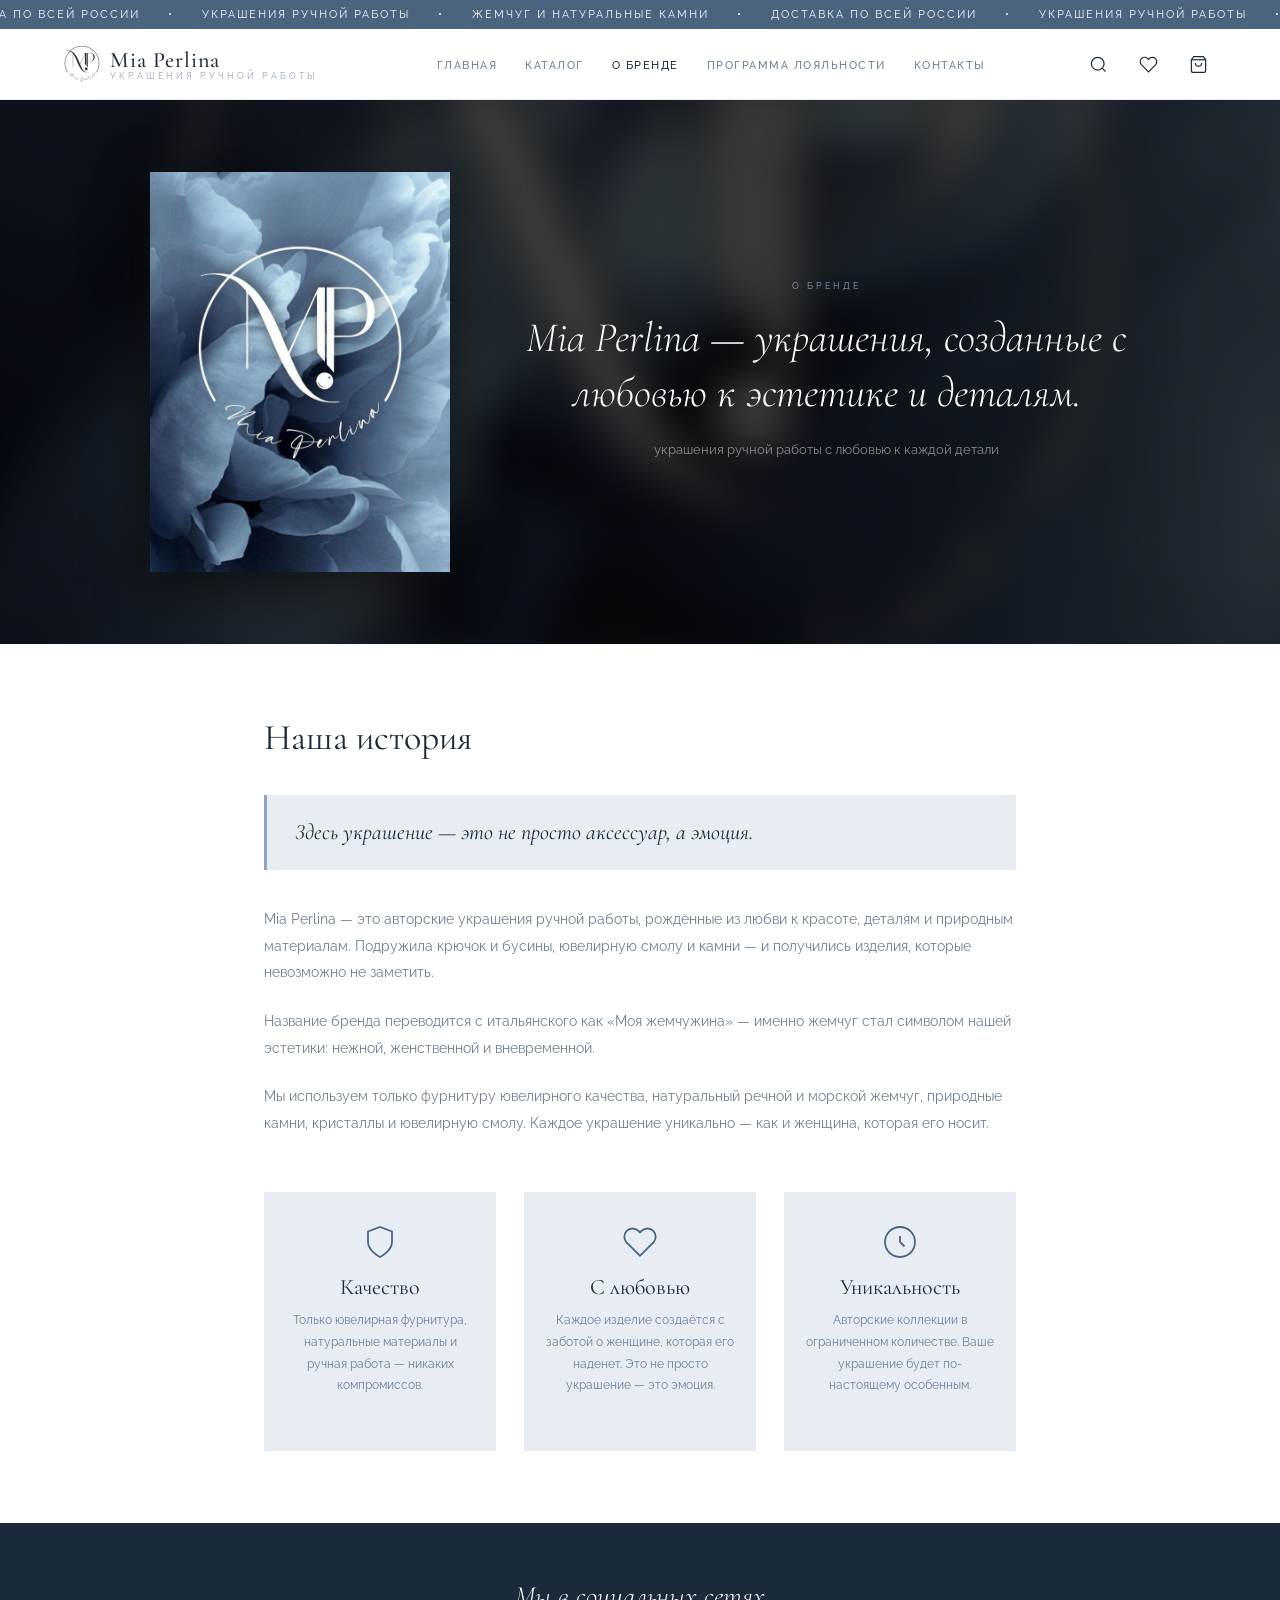
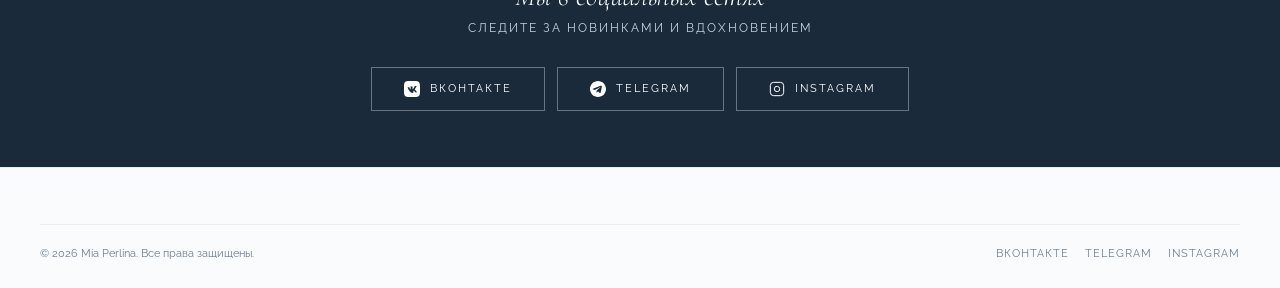
==== about.html @ 37ecced1 "Add files via upload" ====
<!DOCTYPE html>
<html lang="ru">
<head>
<meta charset="UTF-8"><meta name="viewport" content="width=device-width, initial-scale=1.0">
<title>О бренде — Mia Perlina</title>
<link rel="preconnect" href="https://fonts.googleapis.com">
<link href="https://fonts.googleapis.com/css2?family=Cormorant+Garamond:ital,wght@0,300;0,400;0,500;1,300;1,400&family=Raleway:wght@300;400;500;600&display=swap" rel="stylesheet">
<link rel="stylesheet" href="css/style.css">
<style>
.brand-hero{position:relative;overflow:hidden;background:#0e1824}
.brand-hero-bg{position:absolute;inset:0;background:url('[data-uri]') center/cover no-repeat;filter:blur(20px) brightness(0.25);transform:scale(1.08);z-index:0}
.brand-hero-inner{position:relative;z-index:1;max-width:1100px;margin:0 auto;padding:72px 60px;display:grid;grid-template-columns:300px 1fr;gap:72px;align-items:center}
.brand-hero-img img{width:100%;aspect-ratio:3/4;object-fit:cover;display:block;box-shadow:0 12px 48px rgba(0,0,0,0.5)}
.brand-hero-text{text-align:center}
.brand-hero-tag{font-size:9px;letter-spacing:3px;text-transform:uppercase;color:#8fa3bd;margin-bottom:20px}
.brand-hero-title{font-family:'Cormorant Garamond',serif;font-size:42px;font-weight:300;color:#fff;line-height:1.3;margin-bottom:18px;font-style:italic}
.brand-hero-sub{font-size:13px;line-height:1.9;color:rgba(255,255,255,0.5)}
.about-content{max-width:800px;margin:0 auto;padding:72px 24px}
.about-content h2{font-family:'Cormorant Garamond',serif;font-size:36px;font-weight:400;color:var(--navy);margin-bottom:20px}
.about-content p{font-size:14px;line-height:1.9;color:var(--muted);margin-bottom:22px}
.quote-block{border-left:3px solid var(--ch);padding:20px 28px;margin:36px 0;background:var(--ch-pale)}
.quote-block p{font-family:'Cormorant Garamond',serif;font-size:22px;font-weight:400;font-style:italic;color:var(--navy);line-height:1.6;margin:0}
.values{display:grid;grid-template-columns:repeat(3,1fr);gap:28px;margin-top:56px}
.val{text-align:center;padding:32px 20px;background:var(--ch-pale)}
.val svg{margin:0 auto 14px;display:block;color:var(--ch-dark)}
.val h3{font-family:'Cormorant Garamond',serif;font-size:22px;font-weight:400;color:var(--navy);margin-bottom:10px}
.val p{font-size:12px;line-height:1.8;color:var(--muted)}
.socials-section{text-align:center;padding:56px 24px;background:var(--navy)}
.socials-section h3{font-family:'Cormorant Garamond',serif;font-size:28px;font-weight:300;color:#fff;margin-bottom:8px;font-style:italic}
.socials-section p{font-size:12px;letter-spacing:2px;text-transform:uppercase;color:var(--ch-light);margin-bottom:32px}
.soc-btns{display:flex;gap:16px;justify-content:center;flex-wrap:wrap}
.soc-btn{display:inline-flex;align-items:center;gap:10px;padding:13px 32px;border:1px solid rgba(255,255,255,0.35);color:#fff;font-size:11px;letter-spacing:2px;text-transform:uppercase;text-decoration:none;transition:all .3s;font-family:'Raleway',sans-serif}
.soc-btn:hover{background:rgba(255,255,255,0.1)}
@media(max-width:768px){
  .brand-hero-bg{display:none}
  .brand-hero-inner{grid-template-columns:1fr;padding:0;gap:0;background:#0e1824}
  .brand-hero-img img{width:100%;aspect-ratio:4/3;max-height:none;box-shadow:none}
  .brand-hero-text{padding:28px 20px 36px;background:#0e1824}
  .brand-hero-title{font-size:22px;line-height:1.4}
  .brand-hero-sub{font-size:12px}
  .about-content{padding:40px 20px}
  .values{grid-template-columns:1fr}
}
</style>
</head>
<body>

<div class="ticker"><div class="tick-wrap" id="tickWrap">
  <span class="tick-item">Доставка по всей России</span><span class="tick-sep">•</span>
  <span class="tick-item">Украшения ручной работы</span><span class="tick-sep">•</span>
  <span class="tick-item">Жемчуг и натуральные камни</span><span class="tick-sep">•</span>
  <span class="tick-item">Доставка по всей России</span><span class="tick-sep">•</span>
  <span class="tick-item">Украшения ручной работы</span><span class="tick-sep">•</span>
  <span class="tick-item">Жемчуг и натуральные камни</span><span class="tick-sep">•</span>
</div></div>

<header style="position:sticky;top:0;z-index:100;background:#fff;border-bottom:1px solid var(--ch-pale)">
  <div class="hdr">
    <a href="index.html" class="logo-wrap" style="text-decoration:none">
      <img src="[data-uri]" alt="Mia Perlina" class="logo-img">
      <div><div class="logo-txt">Mia Perlina</div><div class="logo-sub">украшения ручной работы</div></div>
    </a>
    <nav>
      <a href="index.html">Главная</a>
      <a href="catalog.html">Каталог</a>
      <a href="about.html" class="on">О бренде</a>
      <a href="#">Программа лояльности</a>
      <a href="contact.html">Контакты</a>
    </nav>
    <div class="hdr-icons">
      <div class="ico"><svg width="19" height="19" fill="none" stroke="currentColor" stroke-width="1.5" viewBox="0 0 24 24"><circle cx="11" cy="11" r="8"/><path d="m21 21-4.35-4.35"/></svg></div>
      <div class="ico"><svg width="19" height="19" fill="none" stroke="currentColor" stroke-width="1.5" viewBox="0 0 24 24"><path d="M20.84 4.61a5.5 5.5 0 0 0-7.78 0L12 5.67l-1.06-1.06a5.5 5.5 0 0 0-7.78 7.78l1.06 1.06L12 21.23l7.78-7.78 1.06-1.06a5.5 5.5 0 0 0 0-7.78z"/></svg></div>
      <a href="cart.html" class="ico" style="position:relative"><svg width="19" height="19" fill="none" stroke="currentColor" stroke-width="1.5" viewBox="0 0 24 24"><path d="M6 2L3 6v14a2 2 0 0 0 2 2h14a2 2 0 0 0 2-2V6l-3-4z"/><line x1="3" y1="6" x2="21" y2="6"/><path d="M16 10a4 4 0 0 1-8 0"/></svg><div class="badge" style="display:none">0</div></a>
      <button class="burger" id="burger" onclick="toggleMenu()" aria-label="Меню"><span></span><span></span><span></span></button>
    </div>
  </div>
  <div class="mobile-menu" id="mobileMenu">
    <a href="index.html">Главная</a>
    <a href="catalog.html">Каталог</a>
    <a href="about.html" class="on">О бренде</a>
    <a href="#">Программа лояльности</a>
    <a href="contact.html">Контакты</a>
  </div>
</header>

<div class="brand-hero">
  <div class="brand-hero-bg"></div>
  <div class="brand-hero-inner">
    <div class="brand-hero-img">
      <img src="[data-uri]" alt="Mia Perlina">
    </div>
    <div class="brand-hero-text">
      <div class="brand-hero-tag">О бренде</div>
      <div class="brand-hero-title">Mia Perlina — украшения, созданные с любовью к эстетике и деталям.</div>
      <div class="brand-hero-sub">украшения ручной работы с любовью к каждой детали</div>
    </div>
  </div>
</div>

<div class="about-content">
  <h2>Наша история</h2>
  <div class="quote-block"><p>Здесь украшение — это не просто аксессуар, а эмоция.</p></div>
  <p>Mia Perlina — это авторские украшения ручной работы, рождённые из любви к красоте, деталям и природным материалам. Подружила крючок и бусины, ювелирную смолу и камни — и получились изделия, которые невозможно не заметить.</p>
  <p>Название бренда переводится с итальянского как «Моя жемчужина» — именно жемчуг стал символом нашей эстетики: нежной, женственной и вневременной.</p>
  <p>Мы используем только фурнитуру ювелирного качества, натуральный речной и морской жемчуг, природные камни, кристаллы и ювелирную смолу. Каждое украшение уникально — как и женщина, которая его носит.</p>
  <div class="values">
    <div class="val">
      <svg width="36" height="36" fill="none" stroke="currentColor" stroke-width="1.2" viewBox="0 0 24 24"><path d="M12 22s8-4 8-10V5l-8-3-8 3v7c0 6 8 10 8 10z"/></svg>
      <h3>Качество</h3>
      <p>Только ювелирная фурнитура, натуральные материалы и ручная работа — никаких компромиссов.</p>
    </div>
    <div class="val">
      <svg width="36" height="36" fill="none" stroke="currentColor" stroke-width="1.2" viewBox="0 0 24 24"><path d="M20.84 4.61a5.5 5.5 0 0 0-7.78 0L12 5.67l-1.06-1.06a5.5 5.5 0 0 0-7.78 7.78l1.06 1.06L12 21.23l7.78-7.78 1.06-1.06a5.5 5.5 0 0 0 0-7.78z"/></svg>
      <h3>С любовью</h3>
      <p>Каждое изделие создаётся с заботой о женщине, которая его наденет. Это не просто украшение — это эмоция.</p>
    </div>
    <div class="val">
      <svg width="36" height="36" fill="none" stroke="currentColor" stroke-width="1.2" viewBox="0 0 24 24"><circle cx="12" cy="12" r="10"/><path d="M12 8v4l3 3"/></svg>
      <h3>Уникальность</h3>
      <p>Авторские коллекции в ограниченном количестве. Ваше украшение будет по-настоящему особенным.</p>
    </div>
  </div>
</div>

<div class="socials-section">
  <h3>Мы в социальных сетях</h3>
  <p>Следите за новинками и вдохновением</p>
  <div style="display:flex;gap:12px;justify-content:center;flex-wrap:wrap;align-items:center;">
    <a href="https://vk.com/miaperlina" target="_blank" class="soc-btn">
      <svg width="16" height="16" viewBox="0 0 24 24" fill="currentColor"><path d="M15.684 0H8.316C1.592 0 0 1.592 0 8.316v7.368C0 22.408 1.592 24 8.316 24h7.368C22.408 24 24 22.408 24 15.684V8.316C24 1.592 22.408 0 15.684 0zm3.692 17.123h-1.744c-.66 0-.862-.525-2.049-1.714-1.033-1.01-1.49-.848-1.49.322v1.56c0 .373-.12.596-1.11.596-1.64 0-3.463-1-4.752-2.855C6.33 12.64 5.58 10.14 5.58 9.856c0-.246.094-.475.35-.475h1.743c.26 0 .358.12.459.4.508 1.47 1.359 2.755 1.71 2.755.132 0 .192-.06.192-.389V9.49c-.04-.7-.41-.758-.41-.758-.17-.023-.043-.33.126-.33h2.745c.23 0 .31.12.31.38v3.24c0 .228.1.307.162.307.132 0 .243-.079.486-.322 1.5-1.68 2.572-4.27 2.572-4.27.08-.174.26-.336.52-.336h1.743c.527 0 .641.271.527.635-.225.895-2.405 4.14-2.405 4.14-.19.31-.26.446 0 .793.187.258.797.792 1.207 1.273.747.855 1.32 1.573 1.473 2.069.16.486-.088.734-.575.734z"/></svg>
      ВКонтакте
    </a>
    <a href="https://t.me/miaperlina" target="_blank" class="soc-btn">
      <svg width="16" height="16" viewBox="0 0 24 24" fill="currentColor"><path d="M12 0C5.373 0 0 5.373 0 12s5.373 12 12 12 12-5.373 12-12S18.627 0 12 0zm5.894 8.221l-1.97 9.28c-.145.658-.537.818-1.084.508l-3-2.21-1.447 1.394c-.16.16-.295.295-.605.295l.213-3.053 5.56-5.023c.242-.213-.054-.333-.373-.12L7.19 13.4l-2.965-.924c-.643-.204-.657-.643.136-.953l11.57-4.461c.537-.194 1.006.131.963.159z"/></svg>
      Telegram
    </a>
    <a href="https://instagram.com/miaperlinajewelry" target="_blank" class="soc-btn">
      <svg width="16" height="16" viewBox="0 0 24 24" fill="none" stroke="currentColor" stroke-width="1.5"><rect x="2" y="2" width="20" height="20" rx="5"/><path d="M16 11.37A4 4 0 1 1 12.63 8 4 4 0 0 1 16 11.37z"/><line x1="17.5" y1="6.5" x2="17.51" y2="6.5"/></svg>
      Instagram
    </a>
  </div>
</div>
<footer><div class="ft-in">
  <div class="ft-bot" style="border-top:1px solid var(--ch-pale);padding-top:22px">
    <div class="ft-copy">© 2026 Mia Perlina. Все права защищены.</div>
    <div class="socials"><a href="https://vk.com/miaperlina" target="_blank" class="soc">ВКонтакте</a><a href="https://t.me/miaperlina" target="_blank" class="soc">Telegram</a><a href="https://instagram.com/miaperlinajewelry" target="_blank" class="soc">Instagram</a></div>
  </div>
</div></footer>

<script src="js/cart.js"></script>
<script>
function toggleMenu(){
  document.getElementById('burger').classList.toggle('open');
  document.getElementById('mobileMenu').classList.toggle('open');
}
document.addEventListener('click',function(e){
  const b=document.getElementById('burger'),m=document.getElementById('mobileMenu');
  if(b&&m&&!b.contains(e.target)&&!m.contains(e.target)){b.classList.remove('open');m.classList.remove('open');}
});
</script>
<script>
(function(){
  var wrap = document.getElementById('tickWrap');
  if(!wrap) return;
  wrap.innerHTML += wrap.innerHTML;
  var fullW = wrap.scrollWidth / 2;
  var speed = window.innerWidth < 769 ? 60 : 60;
  var pos = 0, last = null;
  function step(ts){
    if(last) pos += (ts - last) / 1000 * speed;
    last = ts;
    if(pos >= fullW) pos -= fullW;
    wrap.style.transform = 'translateX(-' + pos + 'px)';
    requestAnimationFrame(step);
  }
  requestAnimationFrame(step);
})();
</script>
</body></html>
---- css/style.css ----
*{margin:0;padding:0;box-sizing:border-box}
:root{
  --ch:#8fa3bd;
  --ch-light:#c5d3e0;
  --ch-pale:#e8edf3;
  --ch-dark:#4a6480;
  --navy:#1a2a3a;
  --white:#fff;
  --off:#fafbfc;
  --text:#1a2a3a;
  --muted:#6b7f92;
}
body{font-family:'Raleway',sans-serif;color:var(--text);background:var(--white);font-size:14px;overflow-x:hidden}
a{text-decoration:none;color:inherit}

/* TICKER */
.ticker{background:var(--ch-dark);color:#fff;padding:8px 0;overflow:hidden;font-size:11px;letter-spacing:2px;text-transform:uppercase}
.tick-wrap{display:flex;white-space:nowrap;will-change:transform}
.tick-item{padding:0 28px}



/* HEADER */
header{background:#fff;border-bottom:1px solid var(--ch-pale);position:sticky;top:0;z-index:100}
.hdr{max-width:1200px;margin:0 auto;padding:0 24px;display:flex;align-items:center;justify-content:space-between;height:70px}
.logo-wrap{display:flex;align-items:center;gap:10px;text-decoration:none;cursor:pointer}
.logo-wrap:hover .logo-txt{color:var(--ch-dark)}
.logo-wrap:hover .logo-sub{color:var(--ch)}
.logo-txt{font-family:'Cormorant Garamond',serif;font-size:22px;font-weight:500;letter-spacing:1px;color:var(--navy)}
.logo-sub{font-size:9px;letter-spacing:3px;text-transform:uppercase;color:var(--ch);margin-top:-2px}
nav a{font-size:11px;letter-spacing:1.5px;text-transform:uppercase;color:var(--muted);transition:color .2s;font-weight:500;margin-left:24px}
nav a:hover,nav a.on{color:var(--navy)}
.hdr-icons{display:flex;gap:14px}
.ico{width:36px;height:36px;display:flex;align-items:center;justify-content:center;cursor:pointer;color:var(--navy);position:relative;background:none;border:none}
.badge{position:absolute;top:4px;right:4px;width:14px;height:14px;background:var(--ch-dark);color:#fff;border-radius:50%;font-size:8px;display:flex;align-items:center;justify-content:center}

/* HERO */
.hero{position:relative;height:580px;overflow:hidden}
@media(min-width:1400px){.hero{height:650px}}
.slides{display:flex;transition:transform .7s ease;height:100%;width:300%}
.slide{width:33.333%;height:100%;position:relative;overflow:hidden}
.slide img{width:100%;height:100%;object-fit:cover}
.slide-overlay{position:absolute;inset:0;background:linear-gradient(to right,rgba(26,42,58,.6) 0%,rgba(26,42,58,.15) 60%,transparent 100%)}
.slide-content{position:absolute;top:50%;left:60px;transform:translateY(-50%);color:#fff;max-width:380px}
.slide-label{font-size:10px;letter-spacing:3px;text-transform:uppercase;color:rgba(255,255,255,.7);margin-bottom:12px}
.slide-title{font-family:'Cormorant Garamond',serif;font-size:52px;font-weight:300;line-height:1.1;margin-bottom:22px}
.slide-title em{font-style:italic;font-weight:400}
.slide-btn{display:inline-block;padding:11px 30px;border:1px solid rgba(255,255,255,.6);color:#fff;font-size:10px;letter-spacing:2px;text-transform:uppercase;transition:all .3s;background:transparent}
.slide-btn:hover{background:rgba(255,255,255,.15)}
.hero-arr{position:absolute;top:50%;transform:translateY(-50%);width:42px;height:42px;background:rgba(255,255,255,.18);border:1px solid rgba(255,255,255,.4);display:flex;align-items:center;justify-content:center;cursor:pointer;color:#fff;font-size:20px;transition:all .3s;z-index:10}
.hero-arr:hover{background:rgba(255,255,255,.32)}
.prev{left:20px}.next{right:20px}
.dots{position:absolute;bottom:22px;left:50%;transform:translateX(-50%);display:flex;gap:8px}
.dot{width:6px;height:6px;border-radius:50%;background:rgba(255,255,255,.4);cursor:pointer;transition:all .3s}
.dot.on{background:#fff;width:20px;border-radius:3px}

/* CATEGORIES */
.cats{border-bottom:1px solid var(--ch-pale);padding:0 24px;background:#fff}
.cats-inner{max-width:1200px;margin:0 auto;display:flex;overflow-x:auto;scrollbar-width:none}
.cats-inner::-webkit-scrollbar{display:none}
.cat{padding:15px 22px;font-size:11px;letter-spacing:2px;text-transform:uppercase;color:var(--muted);cursor:pointer;white-space:nowrap;border-bottom:2px solid transparent;transition:all .2s;font-weight:500}
.cat:hover{color:var(--ch-dark)}.cat.on{color:var(--ch-dark);border-bottom-color:var(--ch)}

/* SECTIONS */
.sec{max-width:1200px;margin:0 auto;padding:56px 24px}
.sec-hdr{display:flex;align-items:baseline;justify-content:space-between;margin-bottom:32px}
.sec-title{font-family:'Cormorant Garamond',serif;font-size:34px;font-weight:400;color:var(--navy)}
.sec-link{font-size:11px;letter-spacing:1.5px;text-transform:uppercase;color:var(--ch);border-bottom:1px solid var(--ch-light);padding-bottom:1px}

/* PRODUCT GRID */
.grid{display:grid;grid-template-columns:repeat(4,1fr);gap:20px}
.pcard{cursor:pointer}
.pimg{aspect-ratio:3/4;overflow:hidden;position:relative;margin-bottom:14px;background:var(--ch-pale);display:flex;align-items:center;justify-content:center}
.pimg img{width:100%;height:100%;object-fit:contain;transition:transform .5s ease;padding:12px}
.pcard:hover .pimg img{transform:scale(1.04)}
.pbadge{position:absolute;top:10px;left:10px;padding:4px 9px;font-size:9px;letter-spacing:1.5px;text-transform:uppercase;font-weight:600}
.bnew{background:var(--ch-dark);color:#fff}.bsale{background:#c47a7a;color:#fff}
.pwish{position:absolute;top:10px;right:10px;width:30px;height:30px;background:#fff;border-radius:50%;display:flex;align-items:center;justify-content:center;opacity:0;transition:opacity .2s;cursor:pointer}
.pcard:hover .pwish{opacity:1}
.ptype{font-size:10px;letter-spacing:1.5px;text-transform:uppercase;color:var(--muted);margin-bottom:6px}
.pname{font-family:'Cormorant Garamond',serif;font-size:17px;font-weight:400;color:var(--navy);margin-bottom:6px;line-height:1.3}
.pprice{font-size:14px;color:var(--ch-dark);font-weight:500}

/* BANNER */
.banner{background:var(--ch-pale);padding:80px 24px}
.ban-in{max-width:1200px;margin:0 auto;display:grid;grid-template-columns:1fr 1fr;gap:48px;align-items:center}
.ban-img{aspect-ratio:4/5;overflow:hidden}
.ban-img img{width:100%;height:100%;object-fit:cover}
.ban-tag{font-size:10px;letter-spacing:3px;text-transform:uppercase;color:var(--ch);margin-bottom:16px}
.ban-title{font-family:'Cormorant Garamond',serif;font-size:46px;font-weight:300;line-height:1.15;color:var(--navy);margin-bottom:20px}
.ban-title em{font-style:italic;color:var(--ch-dark)}
.ban-desc{font-size:13px;line-height:1.85;color:var(--muted);margin-bottom:32px;max-width:380px}
.btn-p{display:inline-block;padding:13px 36px;background:var(--ch-dark);color:#fff;font-size:10px;letter-spacing:2px;text-transform:uppercase;transition:background .3s;cursor:pointer}
.btn-p:hover{background:var(--navy)}
.btn-o{display:inline-block;padding:13px 36px;border:1px solid var(--ch);color:var(--ch-dark);font-size:10px;letter-spacing:2px;text-transform:uppercase;transition:all .3s;cursor:pointer;margin-left:14px}
.btn-o:hover{background:var(--ch-pale)}

/* ABOUT */
.about{background:var(--navy);padding:96px 24px;text-align:center}
.abt-in{max-width:680px;margin:0 auto}
.abt-tag{font-size:10px;letter-spacing:3px;text-transform:uppercase;color:var(--ch-light);margin-bottom:22px}
.abt-title{font-family:'Cormorant Garamond',serif;font-size:40px;font-weight:300;color:#fff;line-height:1.3;margin-bottom:20px;font-style:italic}
.abt-desc{font-size:13px;line-height:1.9;color:rgba(255,255,255,.5);margin-bottom:32px}
.btn-l{display:inline-block;padding:13px 36px;border:1px solid rgba(255,255,255,.35);color:#fff;font-size:10px;letter-spacing:2px;text-transform:uppercase;transition:all .3s;cursor:pointer}
.btn-l:hover{background:rgba(255,255,255,.1)}

/* FOOTER */
footer{background:var(--off);border-top:1px solid var(--ch-pale);padding:56px 24px 28px}
.ft-in{max-width:1200px;margin:0 auto}
.ft-top{display:grid;grid-template-columns:2fr 1fr 1fr 1fr;gap:44px;margin-bottom:44px}
.ft-brand-name{font-family:'Cormorant Garamond',serif;font-size:20px;font-weight:500;letter-spacing:1px;color:var(--navy);display:block;margin-bottom:6px}
.ft-brand-sub{font-size:9px;letter-spacing:3px;text-transform:uppercase;color:var(--ch);display:block;margin-bottom:14px}
.ft-brand p{font-size:12px;line-height:1.8;color:var(--muted);margin-bottom:18px;max-width:230px}
.sub-row{display:flex}
.sub-in{flex:1;padding:9px 12px;border:1px solid var(--ch-light);border-right:none;font-size:12px;font-family:'Raleway',sans-serif;outline:none;background:#fff}
.sub-in::placeholder{color:var(--ch-light)}
.sub-btn{padding:9px 18px;background:var(--ch-dark);color:#fff;font-size:10px;letter-spacing:1px;text-transform:uppercase;border:none;cursor:pointer;font-family:'Raleway',sans-serif}
.ft-col h4{font-size:10px;letter-spacing:2px;text-transform:uppercase;color:var(--navy);margin-bottom:18px;font-weight:600}
.ft-col ul{list-style:none}
.ft-col ul li{margin-bottom:9px}
.ft-col ul li a{font-size:12px;color:var(--muted);transition:color .2s}
.ft-col ul li a:hover{color:var(--ch-dark)}
.ft-bot{border-top:1px solid var(--ch-pale);padding-top:22px;display:flex;justify-content:space-between;align-items:center}
.ft-copy{font-size:11px;color:var(--muted)}
.socials{display:flex;gap:16px}
.soc{font-size:11px;letter-spacing:1px;text-transform:uppercase;color:var(--muted);transition:color .2s}
.soc:hover{color:var(--ch-dark)}

/* RESPONSIVE */
@media(max-width:768px){
  nav{display:none}
  .grid{grid-template-columns:repeat(2,1fr)}
  .ban-in{grid-template-columns:1fr}
  .ft-top{grid-template-columns:1fr 1fr}
  .slide-title{font-size:36px}
  .slide-content{left:24px}
  .hero{height:420px}
}

.logo-img{width:36px;height:36px;object-fit:contain;flex-shrink:0;display:block}
.slide img{object-fit:contain !important}

/* Hero bg+fg effect */
.slide{position:relative;overflow:hidden}
.slide-bg{
  position:absolute;inset:-4%;
  background-size:cover;background-position:center;
  filter:blur(5px) brightness(0.72);
  transform:scale(1.05);
  z-index:0;
}
.slide-overlay{
  position:absolute;inset:0;
  background:linear-gradient(to right, rgba(8,16,28,0.58) 0%, rgba(8,16,28,0.18) 45%, rgba(8,16,28,0.04) 100%);
  z-index:1;
}
.slide-content{position:absolute;top:50%;left:56px;transform:translateY(-50%);color:#fff;max-width:380px;z-index:3}
.slide-fg{
  position:absolute;
  top:50%;right:5%;
  transform:translateY(-50%);
  height:94%;
  width:50%;
  display:flex;align-items:center;justify-content:center;
  z-index:2;
}
.slide-fg img{
  max-height:100%;
  max-width:100%;
  width:auto;
  height:auto;
  object-fit:contain;
  filter:drop-shadow(0 6px 28px rgba(0,0,0,0.55));
}

/* Mobile burger menu */
.burger{display:none;flex-direction:column;gap:5px;cursor:pointer;padding:6px;background:none;border:none;z-index:200}
.burger span{display:block;width:22px;height:1.5px;background:var(--navy);transition:all .3s}
.burger.open span:nth-child(1){transform:translateY(6.5px) rotate(45deg)}
.burger.open span:nth-child(2){opacity:0}
.burger.open span:nth-child(3){transform:translateY(-6.5px) rotate(-45deg)}
.mobile-menu{display:none;background:#fff;border-bottom:1px solid var(--ch-pale);z-index:150;flex-direction:column;padding:0}
.mobile-menu.open{display:flex}
@media(min-width:901px){.mobile-menu{display:none !important}}
.mobile-menu a{padding:14px 24px;font-size:11px;letter-spacing:1.5px;text-transform:uppercase;color:var(--muted);border-bottom:1px solid var(--ch-pale);font-weight:500;font-family:'Raleway',sans-serif;text-decoration:none;transition:color .2s}
.mobile-menu a:hover,.mobile-menu a.on{color:var(--navy);background:var(--ch-pale)}
.mobile-menu a:last-child{border-bottom:none}
@media(max-width:900px){
  nav{display:none}
  .burger{display:flex}
  .logo-txt{font-size:18px}
}
@media(max-width:480px){
  .hdr{padding:0 16px}
  .logo-txt{font-size:16px}
  .logo-sub{font-size:8px}
}

@media(max-width:768px){
  .hero{height:560px}
  .slide-bg{filter:blur(4px) brightness(0.45)}
  .slide-overlay{background:linear-gradient(to top, rgba(8,16,28,0.97) 0%, rgba(8,16,28,0.85) 24%, rgba(8,16,28,0.05) 100%)}
  .slide-fg{top:0%;left:50%;right:auto;transform:translateX(-50%);height:74%;width:100%;z-index:4}
  .slide-fg img{max-width:100%;max-height:100%;filter:drop-shadow(0 4px 16px rgba(0,0,0,0.5))}
  .slide-content{top:auto;bottom:8px;left:0;right:0;transform:none;z-index:5;text-align:center;padding:0 16px;max-width:none}
  .slide-content-inner{background:none;padding:0;border-left:none;width:100%}
  .slide-title{font-size:22px;text-shadow:0 2px 10px rgba(0,0,0,0.9);margin-bottom:6px;line-height:1.2}
  .slide-label{font-size:9px;text-shadow:0 1px 6px rgba(0,0,0,0.9);margin-bottom:4px}
  .slide-btn{font-size:9px;padding:7px 18px;margin-top:5px;display:inline-block}
  .hero-arr{z-index:20 !important;width:34px;height:34px;font-size:16px;top:37%}
}

/* About v2 — light, photo left + text right */
.about-v2-wrap{display:grid;grid-template-columns:1fr 1fr;min-height:420px}
.about-v2-img{overflow:hidden;min-height:300px}
.about-v2-img img{width:100%;height:100%;object-fit:cover;display:block}
.about-v2-text{padding:64px 56px;display:flex;flex-direction:column;justify-content:center;background:#fff}
@media(max-width:768px){
  .about-v2-wrap{grid-template-columns:1fr}
  .about-v2-img{height:280px}
  .about-v2-text{padding:40px 24px}
  .about-v2-text div[style*="font-size:36px"]{font-size:26px !important}
}


/* Homepage about section mobile */
@media(max-width:768px){
  #about-home{
    grid-template-columns:1fr !important;
    padding:0 !important;
    gap:0 !important;
  }
  #about-home-img{
    width:88% !important;
    margin:0 auto !important;
    display:block !important;
    aspect-ratio:4/3 !important;
    box-shadow:none !important;
  }
  #about-home-text{
    padding:28px 20px 36px !important;
    text-align:center !important;
  }
  #about-home-text div[style*="font-size:38px"]{font-size:22px !important;line-height:1.4 !important}
  #about-home-text div[style*="font-size:13px"]{font-size:12px !important}
}

/* Phone copy button */
.phone-copy:active{background:rgba(255,255,255,0.15)}
.phone-copy .phone-text{transition:all .2s}
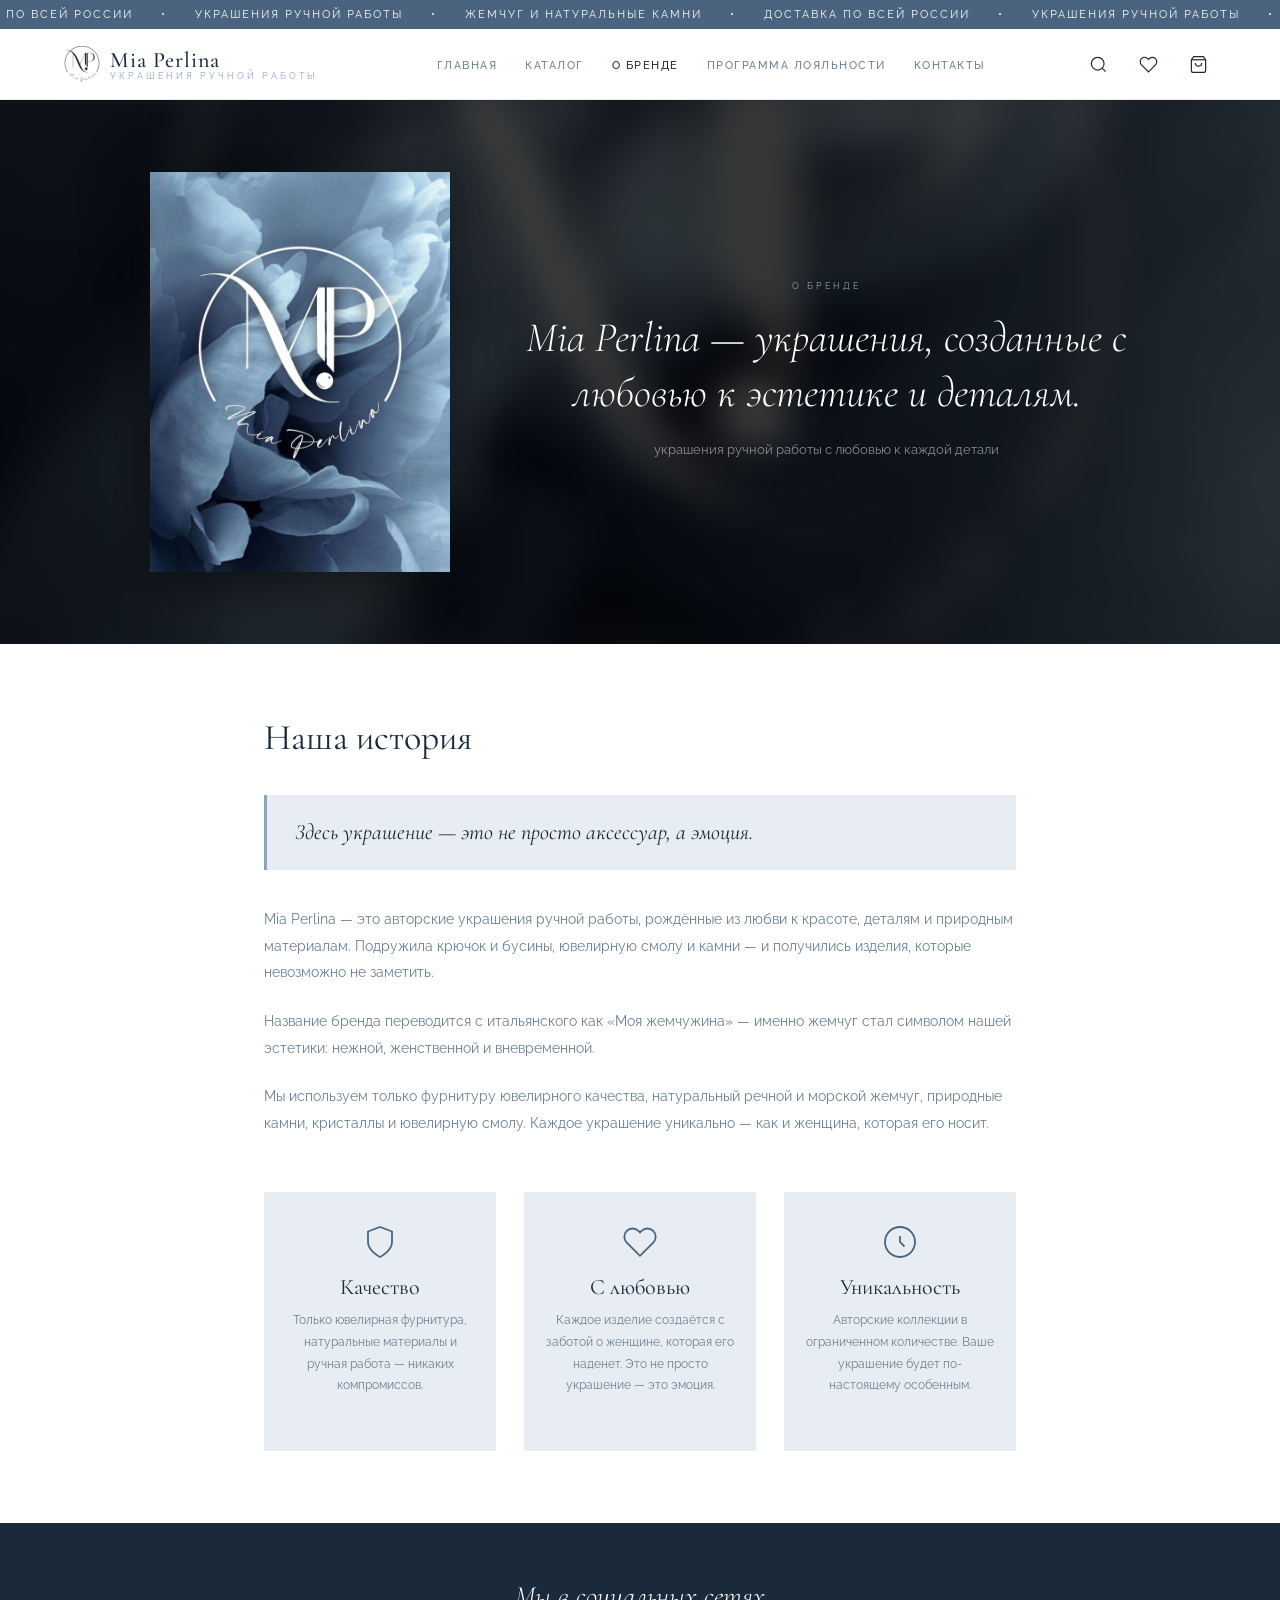
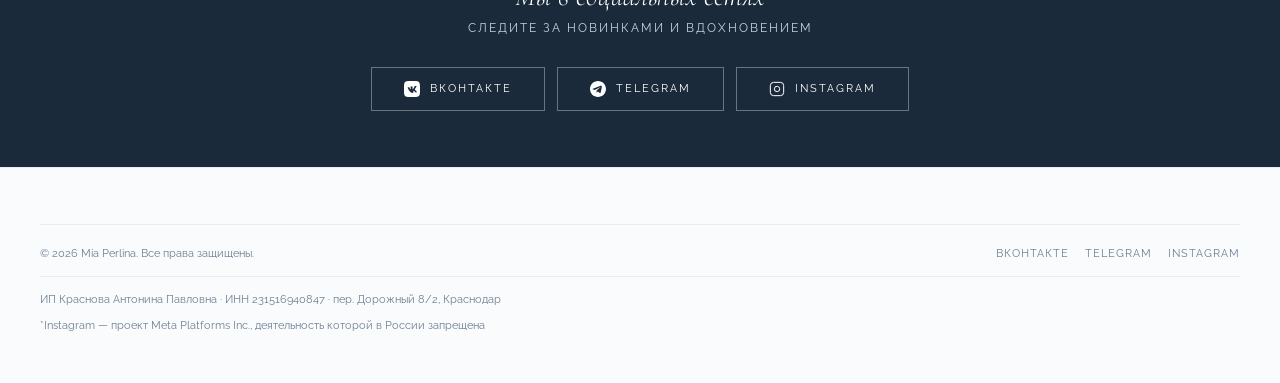
==== commit 5c94e53f: "Add files via upload" ====
--- a/about.html
+++ b/about.html
@@ -143,7 +143,17 @@
 <footer><div class="ft-in">
   <div class="ft-bot" style="border-top:1px solid var(--ch-pale);padding-top:22px">
     <div class="ft-copy">© 2026 Mia Perlina. Все права защищены.</div>
-    <div class="socials"><a href="https://vk.com/miaperlina" target="_blank" class="soc">ВКонтакте</a><a href="https://t.me/miaperlina" target="_blank" class="soc">Telegram</a><a href="https://instagram.com/miaperlinajewelry" target="_blank" class="soc">Instagram</a></div>
+    <div class="socials">
+      <a href="https://vk.com/miaperlina" target="_blank" class="soc">ВКонтакте</a>
+      <a href="https://t.me/miaperlina" target="_blank" class="soc">Telegram</a>
+      <a href="https://instagram.com/miaperlinajewelry" target="_blank" class="soc">Instagram</a>
+    </div>
+  </div>
+  <div style="border-top:1px solid var(--ch-pale);margin-top:16px;padding-top:14px;font-size:11px;color:var(--muted);line-height:1.7;">
+    ИП Краснова Антонина Павловна · ИНН 231516940847 · пер. Дорожный 8/2, Краснодар
+  </div>
+  <div style="margin-top:8px;font-size:11px;color:var(--muted);line-height:1.6;padding-bottom:20px;">
+    *Instagram — проект Meta Platforms Inc., деятельность которой в России запрещена
   </div>
 </div></footer>
 
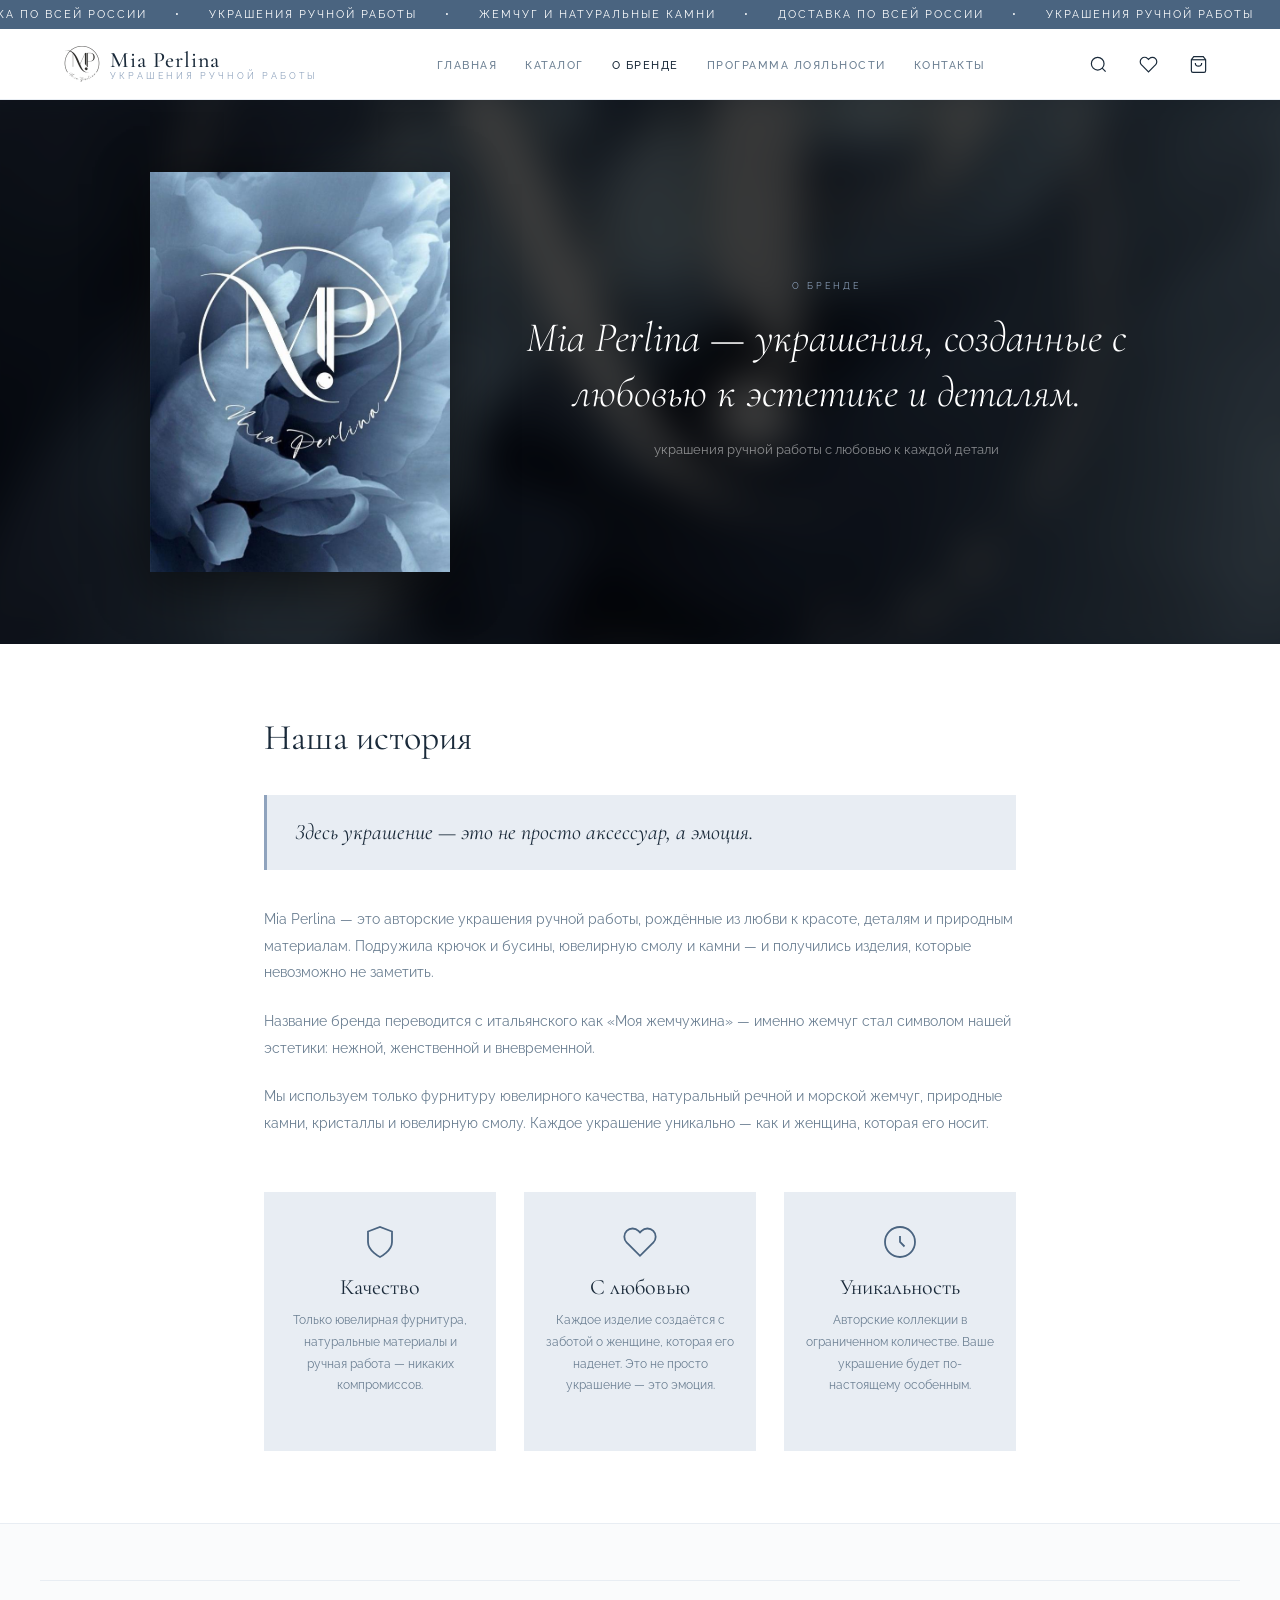
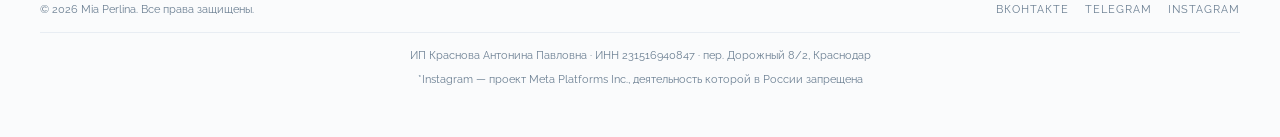
==== commit 5d2ecd3a: "Add files via upload" ====
--- a/about.html
+++ b/about.html
@@ -122,24 +122,6 @@
   </div>
 </div>
 
-<div class="socials-section">
-  <h3>Мы в социальных сетях</h3>
-  <p>Следите за новинками и вдохновением</p>
-  <div style="display:flex;gap:12px;justify-content:center;flex-wrap:wrap;align-items:center;">
-    <a href="https://vk.com/miaperlina" target="_blank" class="soc-btn">
-      <svg width="16" height="16" viewBox="0 0 24 24" fill="currentColor"><path d="M15.684 0H8.316C1.592 0 0 1.592 0 8.316v7.368C0 22.408 1.592 24 8.316 24h7.368C22.408 24 24 22.408 24 15.684V8.316C24 1.592 22.408 0 15.684 0zm3.692 17.123h-1.744c-.66 0-.862-.525-2.049-1.714-1.033-1.01-1.49-.848-1.49.322v1.56c0 .373-.12.596-1.11.596-1.64 0-3.463-1-4.752-2.855C6.33 12.64 5.58 10.14 5.58 9.856c0-.246.094-.475.35-.475h1.743c.26 0 .358.12.459.4.508 1.47 1.359 2.755 1.71 2.755.132 0 .192-.06.192-.389V9.49c-.04-.7-.41-.758-.41-.758-.17-.023-.043-.33.126-.33h2.745c.23 0 .31.12.31.38v3.24c0 .228.1.307.162.307.132 0 .243-.079.486-.322 1.5-1.68 2.572-4.27 2.572-4.27.08-.174.26-.336.52-.336h1.743c.527 0 .641.271.527.635-.225.895-2.405 4.14-2.405 4.14-.19.31-.26.446 0 .793.187.258.797.792 1.207 1.273.747.855 1.32 1.573 1.473 2.069.16.486-.088.734-.575.734z"/></svg>
-      ВКонтакте
-    </a>
-    <a href="https://t.me/miaperlina" target="_blank" class="soc-btn">
-      <svg width="16" height="16" viewBox="0 0 24 24" fill="currentColor"><path d="M12 0C5.373 0 0 5.373 0 12s5.373 12 12 12 12-5.373 12-12S18.627 0 12 0zm5.894 8.221l-1.97 9.28c-.145.658-.537.818-1.084.508l-3-2.21-1.447 1.394c-.16.16-.295.295-.605.295l.213-3.053 5.56-5.023c.242-.213-.054-.333-.373-.12L7.19 13.4l-2.965-.924c-.643-.204-.657-.643.136-.953l11.57-4.461c.537-.194 1.006.131.963.159z"/></svg>
-      Telegram
-    </a>
-    <a href="https://instagram.com/miaperlinajewelry" target="_blank" class="soc-btn">
-      <svg width="16" height="16" viewBox="0 0 24 24" fill="none" stroke="currentColor" stroke-width="1.5"><rect x="2" y="2" width="20" height="20" rx="5"/><path d="M16 11.37A4 4 0 1 1 12.63 8 4 4 0 0 1 16 11.37z"/><line x1="17.5" y1="6.5" x2="17.51" y2="6.5"/></svg>
-      Instagram
-    </a>
-  </div>
-</div>
 <footer><div class="ft-in">
   <div class="ft-bot" style="border-top:1px solid var(--ch-pale);padding-top:22px">
     <div class="ft-copy">© 2026 Mia Perlina. Все права защищены.</div>
@@ -149,10 +131,10 @@
       <a href="https://instagram.com/miaperlinajewelry" target="_blank" class="soc">Instagram</a>
     </div>
   </div>
-  <div style="border-top:1px solid var(--ch-pale);margin-top:16px;padding-top:14px;font-size:11px;color:var(--muted);line-height:1.7;">
+  <div style="border-top:1px solid var(--ch-pale);margin-top:16px;padding-top:14px;text-align:center;font-size:11px;color:var(--muted);line-height:1.7;">
     ИП Краснова Антонина Павловна · ИНН 231516940847 · пер. Дорожный 8/2, Краснодар
   </div>
-  <div style="margin-top:8px;font-size:11px;color:var(--muted);line-height:1.6;padding-bottom:20px;">
+  <div style="margin-top:6px;text-align:center;font-size:11px;color:var(--muted);line-height:1.6;padding-bottom:20px;">
     *Instagram — проект Meta Platforms Inc., деятельность которой в России запрещена
   </div>
 </div></footer>
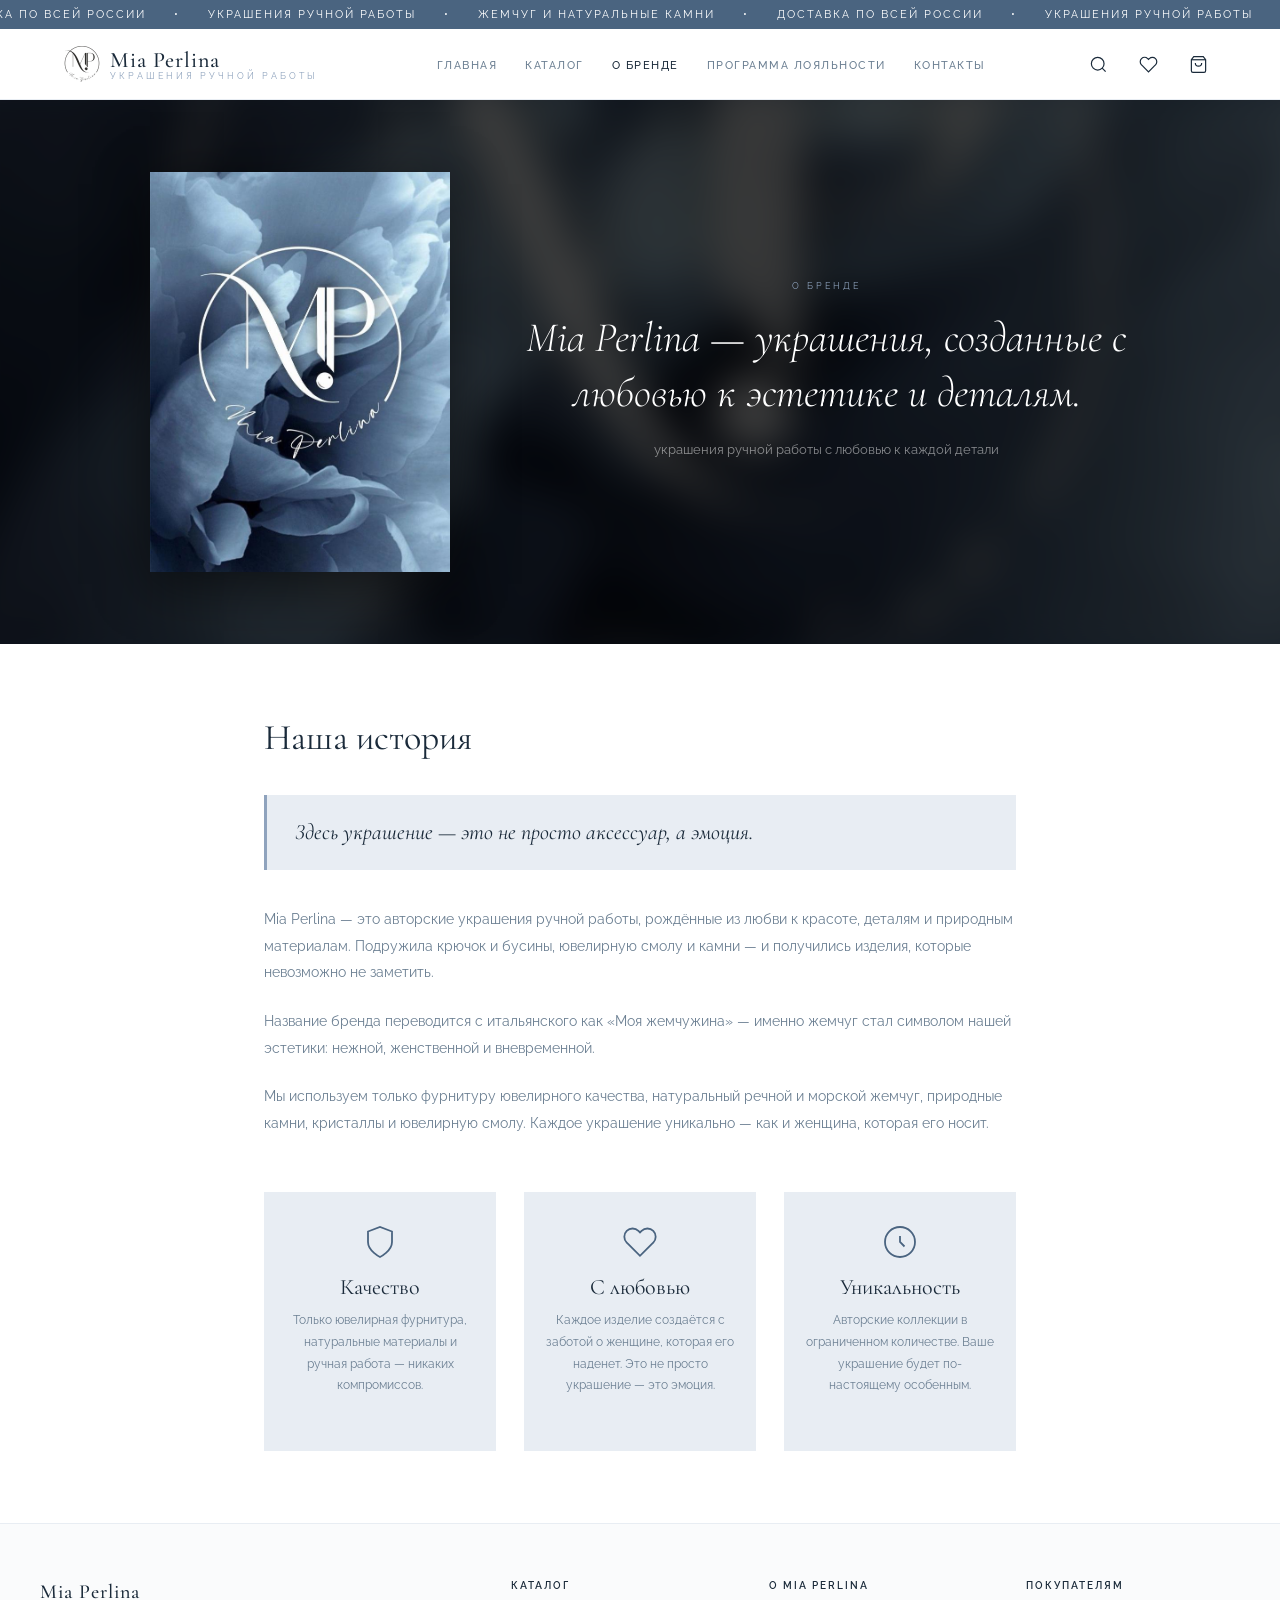
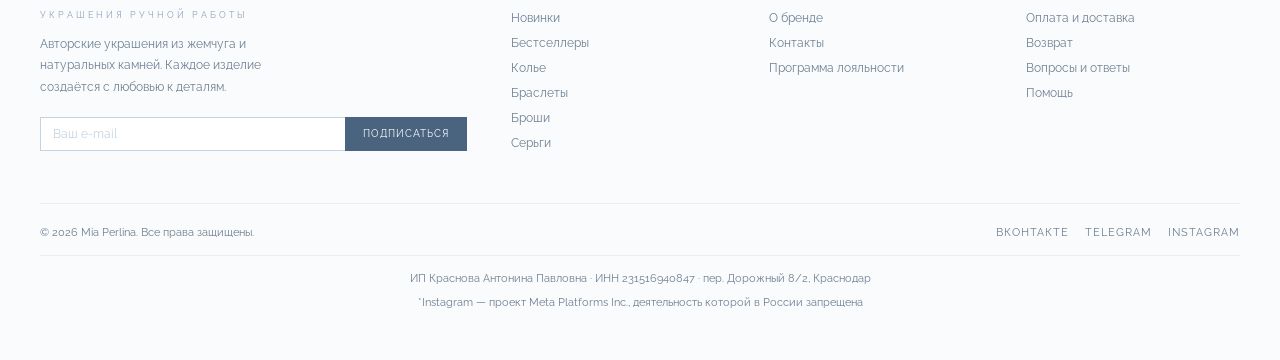
==== commit 287fb8b6: "Add files via upload" ====
--- a/about.html
+++ b/about.html
@@ -123,7 +123,46 @@
 </div>
 
 <footer><div class="ft-in">
-  <div class="ft-bot" style="border-top:1px solid var(--ch-pale);padding-top:22px">
+  <div class="ft-top">
+    <div class="ft-brand">
+      <span class="ft-brand-name">Mia Perlina</span>
+      <span class="ft-brand-sub">украшения ручной работы</span>
+      <p>Авторские украшения из жемчуга и натуральных камней. Каждое изделие создаётся с любовью к деталям.</p>
+      <div class="sub-row">
+        <input class="sub-in" type="email" placeholder="Ваш e-mail">
+        <button class="sub-btn">Подписаться</button>
+      </div>
+    </div>
+    <div class="ft-col">
+      <h4>Каталог</h4>
+      <ul>
+        <li><a href="catalog.html">Новинки</a></li>
+        <li><a href="catalog.html">Бестселлеры</a></li>
+        <li><a href="catalog.html?cat=kole">Колье</a></li>
+        <li><a href="catalog.html?cat=braslet">Браслеты</a></li>
+        <li><a href="catalog.html?cat=brosh">Броши</a></li>
+        <li><a href="catalog.html?cat=sergy">Серьги</a></li>
+      </ul>
+    </div>
+    <div class="ft-col">
+      <h4>О Mia Perlina</h4>
+      <ul>
+        <li><a href="about.html">О бренде</a></li>
+        <li><a href="contact.html">Контакты</a></li>
+        <li><a href="#">Программа лояльности</a></li>
+      </ul>
+    </div>
+    <div class="ft-col">
+      <h4>Покупателям</h4>
+      <ul>
+        <li><a href="delivery.html">Оплата и доставка</a></li>
+        <li><a href="#">Возврат</a></li>
+        <li><a href="#">Вопросы и ответы</a></li>
+        <li><a href="contact.html">Помощь</a></li>
+      </ul>
+    </div>
+  </div>
+  <div class="ft-bot">
     <div class="ft-copy">© 2026 Mia Perlina. Все права защищены.</div>
     <div class="socials">
       <a href="https://vk.com/miaperlina" target="_blank" class="soc">ВКонтакте</a>
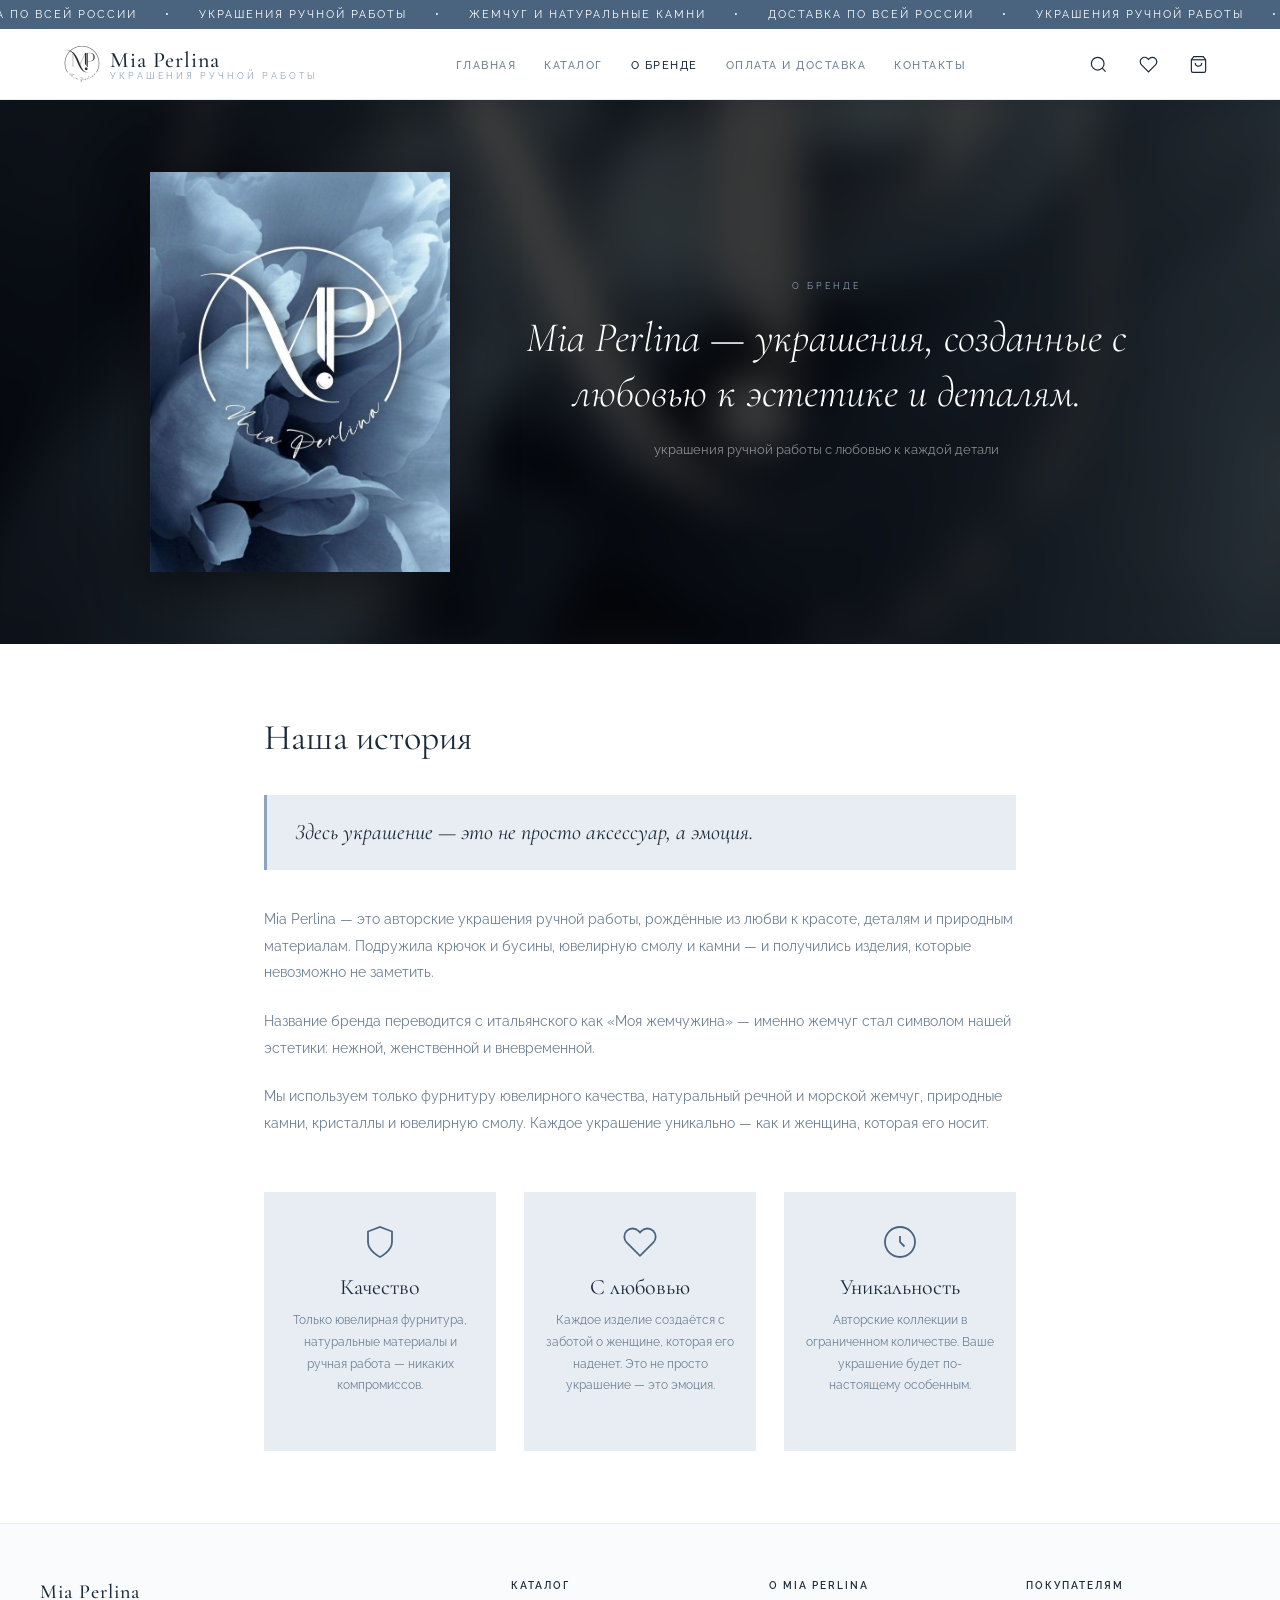
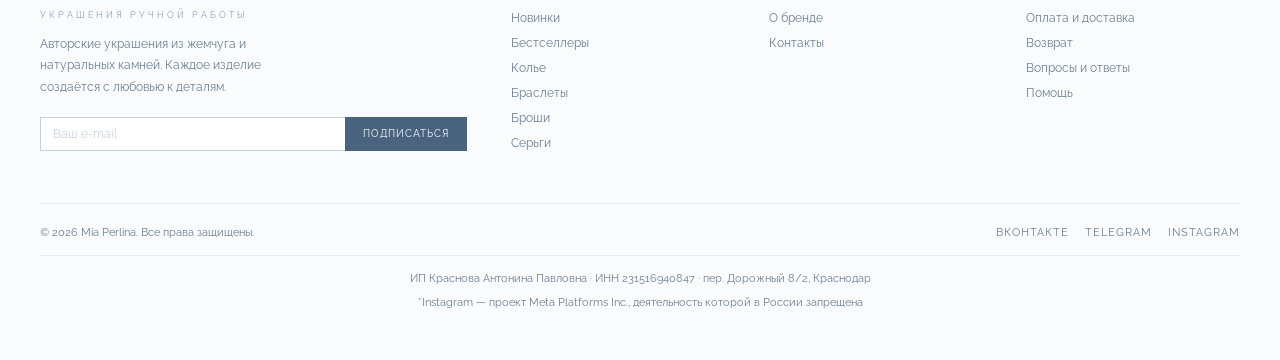
==== commit dc69843d: "Add files via upload" ====
--- a/about.html
+++ b/about.html
@@ -64,7 +64,7 @@
       <a href="index.html">Главная</a>
       <a href="catalog.html">Каталог</a>
       <a href="about.html" class="on">О бренде</a>
-      <a href="#">Программа лояльности</a>
+      <a href="delivery.html">Оплата и доставка</a>
       <a href="contact.html">Контакты</a>
     </nav>
     <div class="hdr-icons">
@@ -78,7 +78,7 @@
     <a href="index.html">Главная</a>
     <a href="catalog.html">Каталог</a>
     <a href="about.html" class="on">О бренде</a>
-    <a href="#">Программа лояльности</a>
+    <a href="delivery.html">Оплата и доставка</a>
     <a href="contact.html">Контакты</a>
   </div>
 </header>
@@ -149,7 +149,7 @@
       <ul>
         <li><a href="about.html">О бренде</a></li>
         <li><a href="contact.html">Контакты</a></li>
-        <li><a href="#">Программа лояльности</a></li>
+        <li></li>
       </ul>
     </div>
     <div class="ft-col">
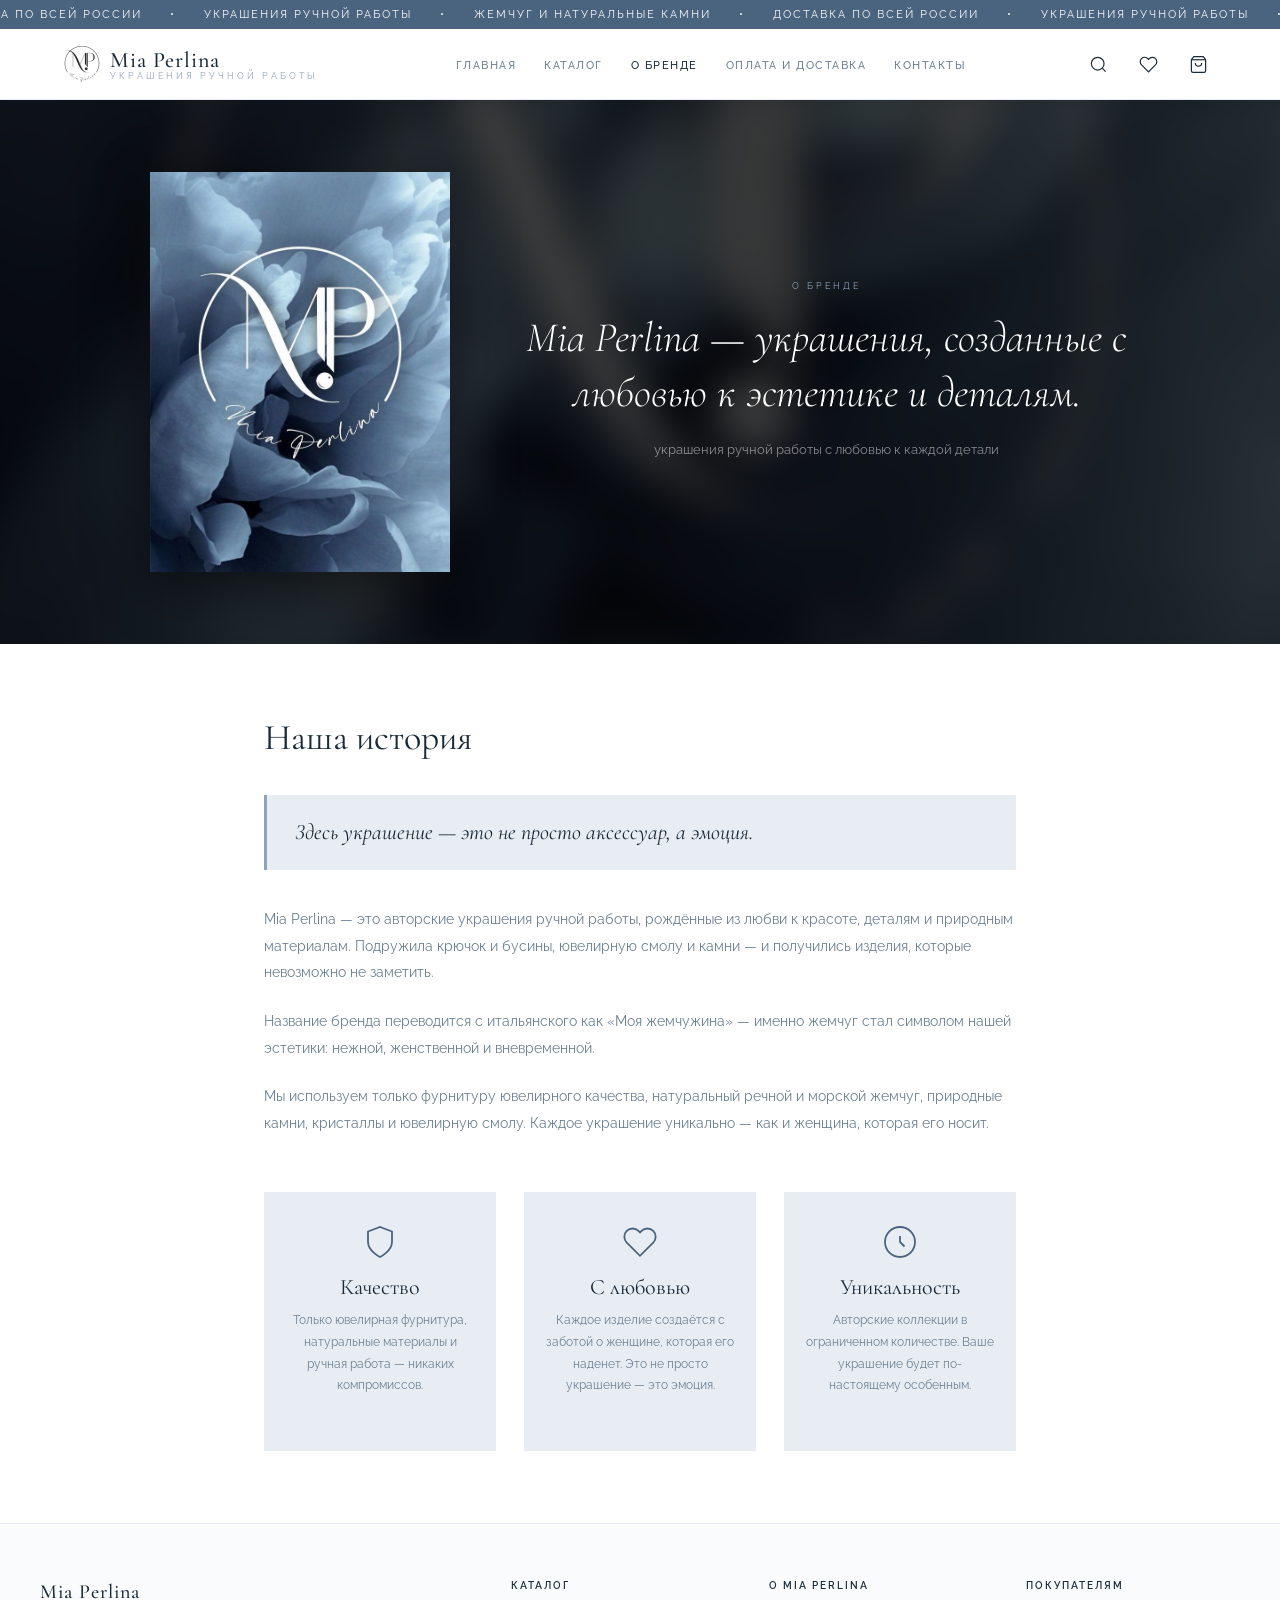
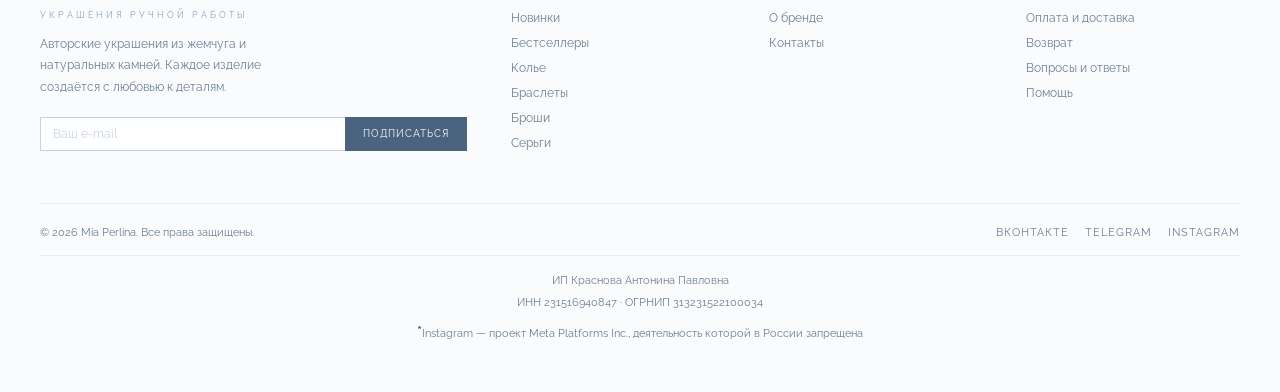
==== commit 5bcb97d4: "Add files via upload" ====
--- a/about.html
+++ b/about.html
@@ -149,7 +149,6 @@
       <ul>
         <li><a href="about.html">О бренде</a></li>
         <li><a href="contact.html">Контакты</a></li>
-        <li></li>
       </ul>
     </div>
     <div class="ft-col">
@@ -170,11 +169,12 @@
       <a href="https://instagram.com/miaperlinajewelry" target="_blank" class="soc">Instagram</a>
     </div>
   </div>
-  <div style="border-top:1px solid var(--ch-pale);margin-top:16px;padding-top:14px;text-align:center;font-size:11px;color:var(--muted);line-height:1.7;">
-    ИП Краснова Антонина Павловна · ИНН 231516940847 · пер. Дорожный 8/2, Краснодар
+  <div style="border-top:1px solid var(--ch-pale);margin-top:16px;padding-top:14px;text-align:center;font-size:11px;color:var(--muted);line-height:2;">
+    ИП Краснова Антонина Павловна<br>
+    ИНН 231516940847 · ОГРНИП 313231522100034
   </div>
   <div style="margin-top:6px;text-align:center;font-size:11px;color:var(--muted);line-height:1.6;padding-bottom:20px;">
-    *Instagram — проект Meta Platforms Inc., деятельность которой в России запрещена
+    <span style="font-size:15px;font-weight:700;color:var(--ch-dark);">*</span>Instagram — проект Meta Platforms Inc., деятельность которой в России запрещена
   </div>
 </div></footer>
 
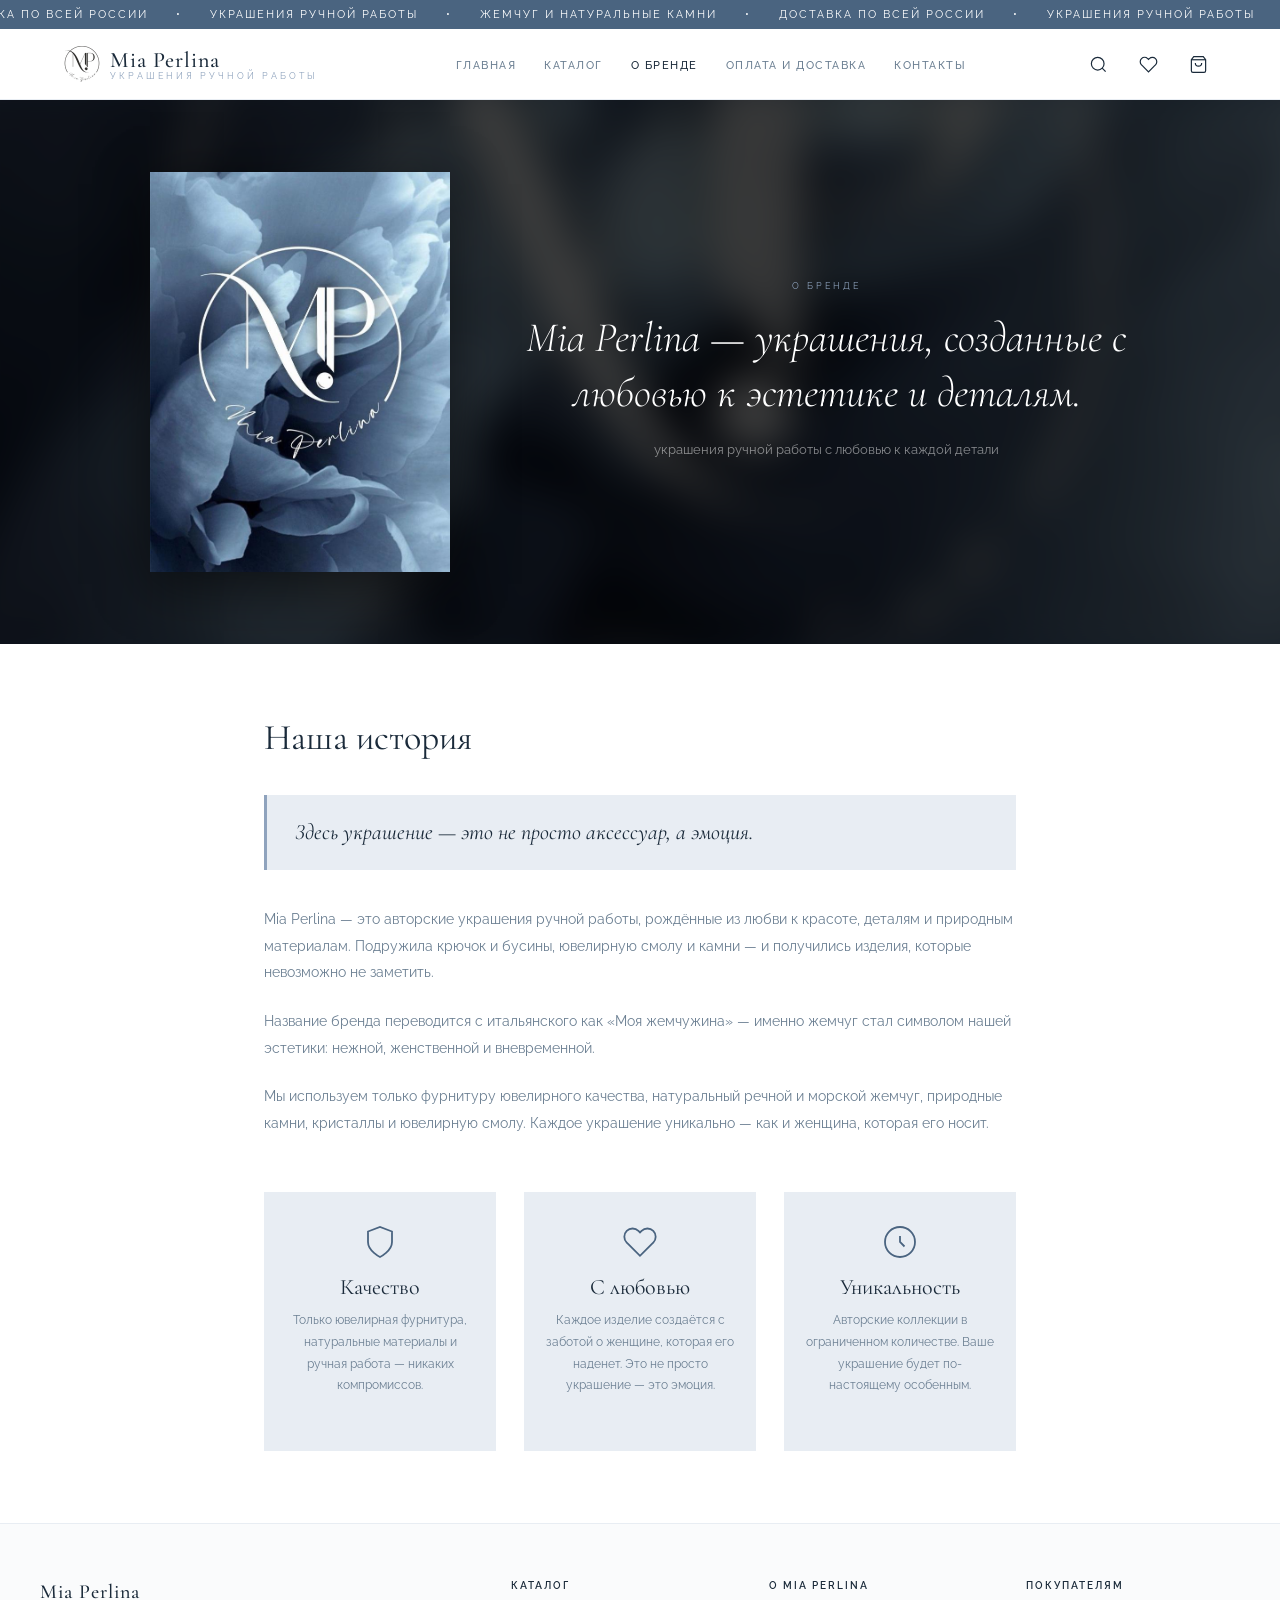
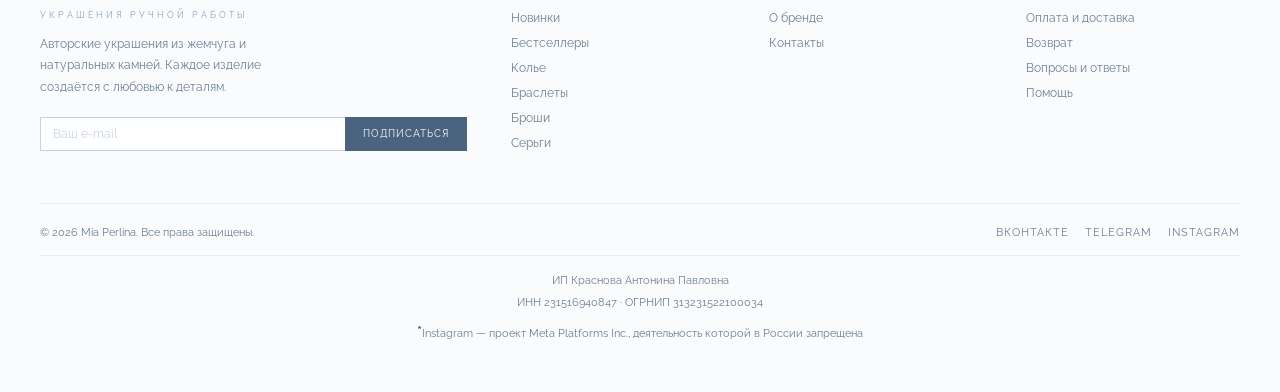
==== commit db1bfbdb: "Add files via upload" ====
--- a/about.html
+++ b/about.html
@@ -156,7 +156,7 @@
       <ul>
         <li><a href="delivery.html">Оплата и доставка</a></li>
         <li><a href="#">Возврат</a></li>
-        <li><a href="#">Вопросы и ответы</a></li>
+        <li><a href="faq.html">Вопросы и ответы</a></li>
         <li><a href="contact.html">Помощь</a></li>
       </ul>
     </div>
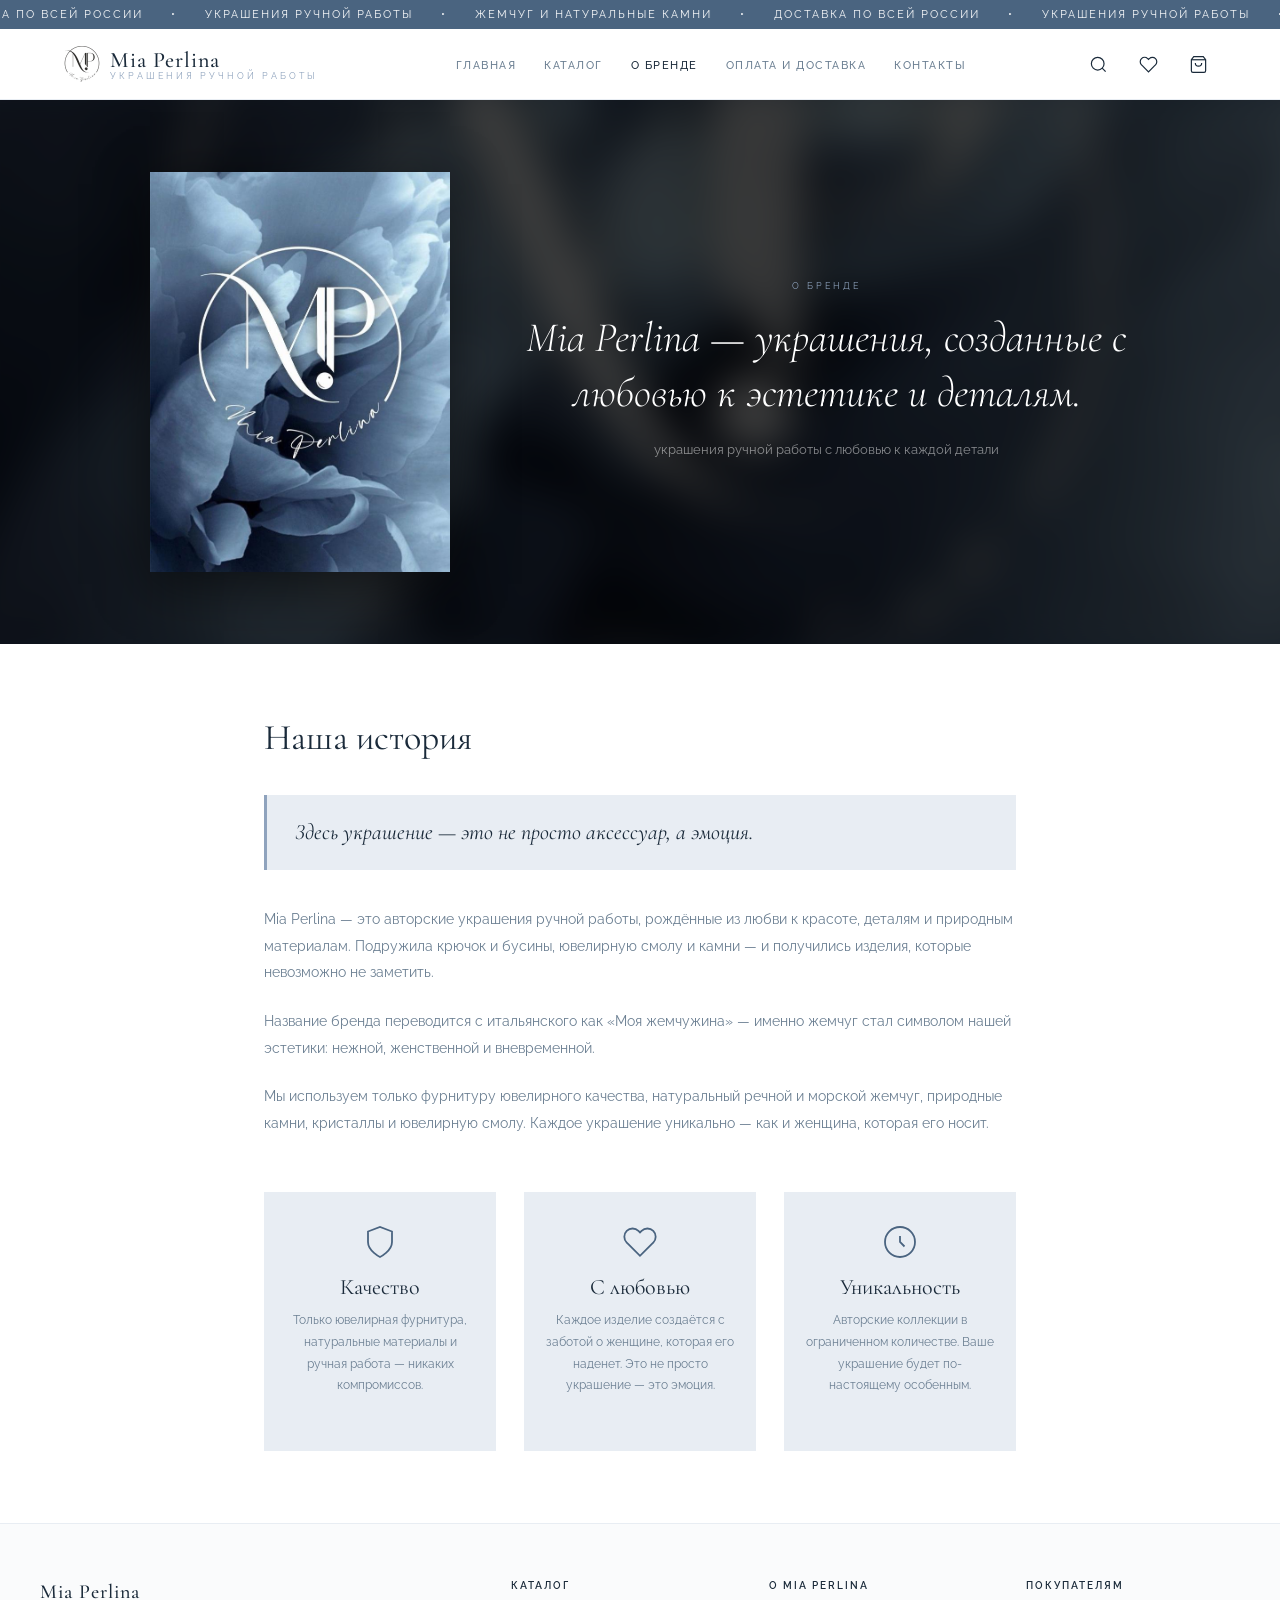
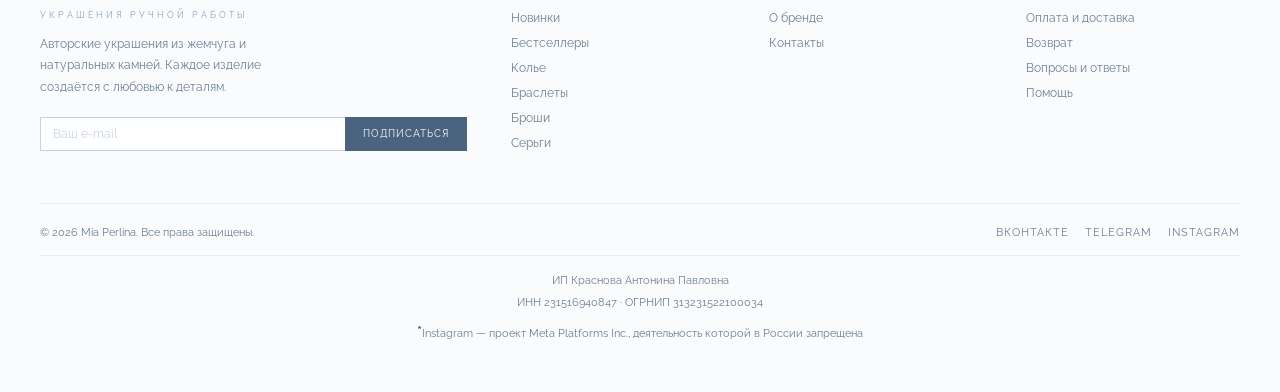
==== commit d3dbf400: "Add files via upload" ====
--- a/about.html
+++ b/about.html
@@ -32,10 +32,11 @@
 .soc-btn{display:inline-flex;align-items:center;gap:10px;padding:13px 32px;border:1px solid rgba(255,255,255,0.35);color:#fff;font-size:11px;letter-spacing:2px;text-transform:uppercase;text-decoration:none;transition:all .3s;font-family:'Raleway',sans-serif}
 .soc-btn:hover{background:rgba(255,255,255,0.1)}
 @media(max-width:768px){
-  .brand-hero-bg{display:none}
-  .brand-hero-inner{grid-template-columns:1fr;padding:0;gap:0;background:#0e1824}
-  .brand-hero-img img{width:100%;aspect-ratio:4/3;max-height:none;box-shadow:none}
-  .brand-hero-text{padding:28px 20px 36px;background:#0e1824}
+  .brand-hero-bg{display:block !important}
+  .brand-hero-inner{grid-template-columns:1fr;padding:24px 20px 0;gap:0;background:transparent}
+  .brand-hero-img{text-align:center}
+  .brand-hero-img img{width:84%;margin:0 auto;display:block;aspect-ratio:3/4;max-height:none;box-shadow:0 6px 24px rgba(0,0,0,0.4)}
+  .brand-hero-text{padding:28px 20px 36px}
   .brand-hero-title{font-size:22px;line-height:1.4}
   .brand-hero-sub{font-size:12px}
   .about-content{padding:40px 20px}
--- a/css/style.css
+++ b/css/style.css
@@ -231,11 +231,11 @@
     gap:0 !important;
   }
   #about-home-img{
-    width:88% !important;
+    width:84% !important;
     margin:0 auto !important;
     display:block !important;
-    aspect-ratio:4/3 !important;
-    box-shadow:none !important;
+    aspect-ratio:3/4 !important;
+    box-shadow:0 6px 24px rgba(0,0,0,0.4) !important;
   }
   #about-home-text{
     padding:28px 20px 36px !important;
